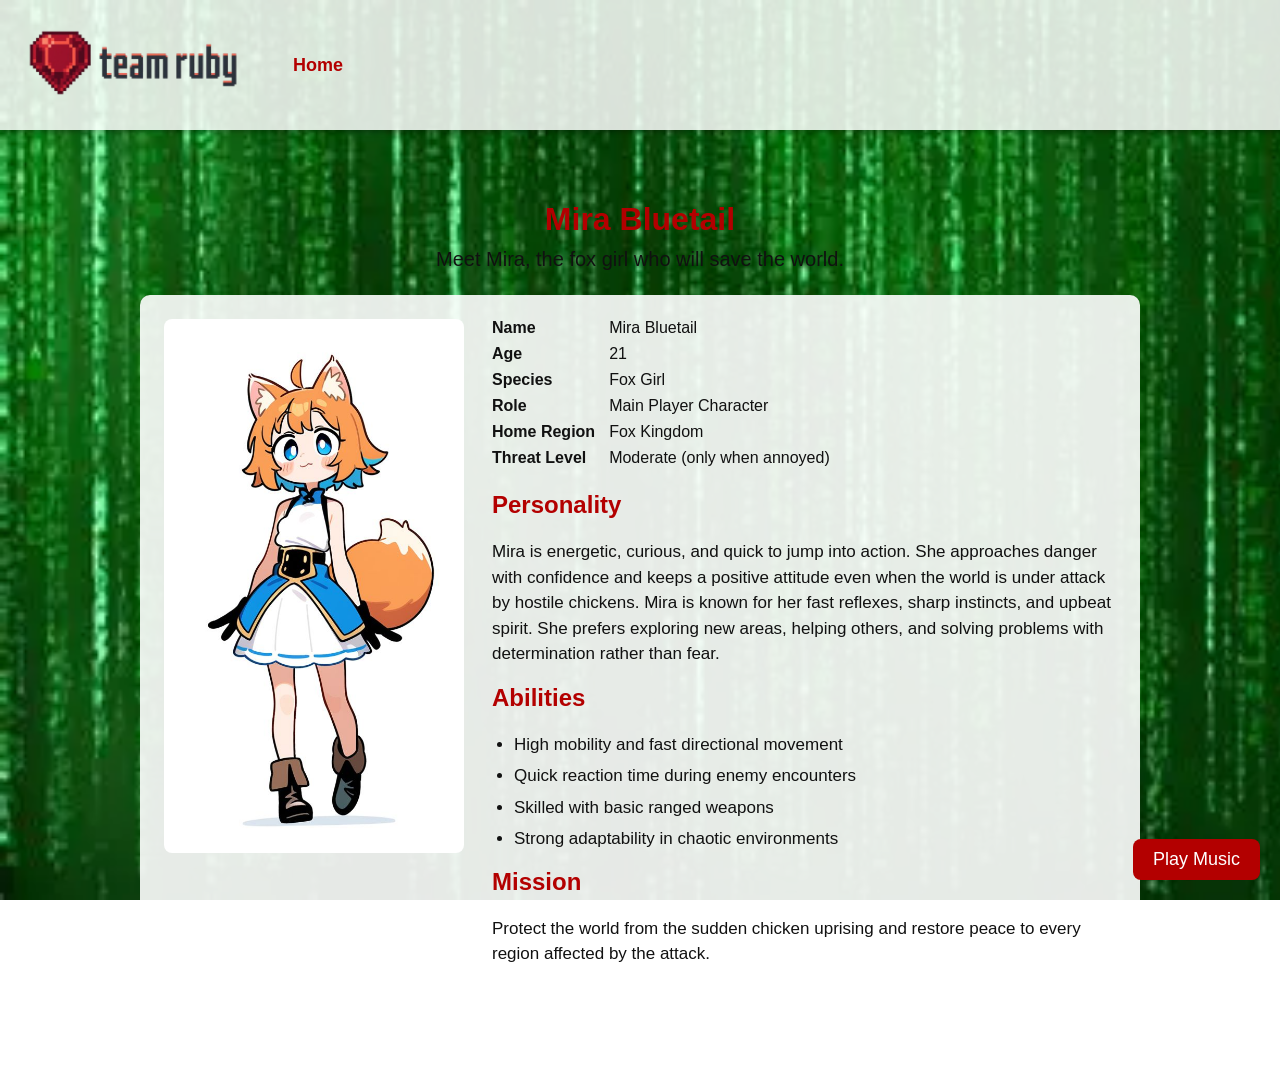
==== extra_htmls/bios.html @ 568b8c64 "Add files via upload" ====
<!DOCTYPE html>
<html lang="en">
<head>
	<meta charset="UTF-8">
	<meta name="viewport" content="width=device-width, initial-scale=1.0">
	<title>Mira Bluetail | Bios</title>
	<style>
		body {
			font-family: Arial, sans-serif;
			background-image: url("../assets/pictures/codebg.png");
			background-size: cover;
			background-repeat: no-repeat;
			background-attachment: fixed;
			text-align: center;
			margin: 0;
			padding: 0;
			color: #111;
			overflow-x: hidden;
		}

		.header-bar {
			width: 100%;
			background: rgba(255, 255, 255, 0.85);
			display: flex;
			align-items: center;
			justify-content: flex-start;
			gap: 40px;
			padding: 5px 20px;
			position: fixed;
			top: 0;
			left: 0;
			z-index: 1000;
			box-shadow: 0px 2px 5px rgba(0,0,0,0.3);
			height: 120px;
		}

		.header-bar img {
			height: 150px;
		}

		.nav-links a {
			font-size: 18px;
			color: #b30000;
			text-decoration: none;
			font-weight: bold;
			padding: 5px 8px;
		}

		.nav-links a:hover {
			text-decoration: underline;
		}

		.content {
			padding: 180px 20px 60px;
			max-width: 1000px;
			margin: 0 auto;
		}

		h1,
		h2 {
			color: #b30000;
		}

		h1 {
			margin-bottom: 10px;
		}

		.tagline {
			margin: 0 0 24px;
			font-size: 20px;
		}

		.bio-card {
			display: grid;
			grid-template-columns: minmax(200px, 300px) minmax(0, 1fr);
			gap: 28px;
			align-items: start;
			width: 100%;
			padding: 24px;
			box-sizing: border-box;
			background: rgba(255, 255, 255, 0.9);
			border-radius: 10px;
			text-align: left;
		}

		.bio-image {
			display: block;
			width: 100%;
			height: auto;
			border-radius: 8px;
		}

		.bio-image-button {
			display: block;
			width: 100%;
			padding: 0;
			border: 0;
			background: transparent;
			cursor: zoom-in;
		}

		.bio-image-button:focus-visible {
			outline: 3px solid #b30000;
			outline-offset: 4px;
		}

		.lightbox {
			position: fixed;
			inset: 0;
			background: rgba(0, 0, 0, 0.9);
			display: none;
			align-items: center;
			justify-content: center;
			z-index: 3000;
			padding: 20px;
			box-sizing: border-box;
		}

		.lightbox.open {
			display: flex;
		}

		.lightbox img {
			max-width: 100%;
			max-height: 90vh;
			object-fit: contain;
			border-radius: 10px;
			border: 3px solid #fff;
			background: #000;
		}

		.lightbox-close {
			position: absolute;
			top: 20px;
			right: 25px;
			font-size: 40px;
			color: white;
			background: none;
			border: none;
			cursor: pointer;
			line-height: 1;
		}

		.bio-details h2 {
			margin-top: 0;
		}

		.bio-facts {
			display: grid;
			grid-template-columns: max-content 1fr;
			gap: 8px 14px;
			margin: 0 0 24px;
		}

		.bio-facts dt {
			font-weight: bold;
		}

		.bio-facts dd {
			margin: 0;
		}

		.bio-details p,
		.bio-details li {
			font-size: 17px;
			line-height: 1.5;
		}

		.bio-details ul {
			padding-left: 22px;
		}

		.bio-details li {
			margin: 6px 0;
		}

		#music-toggle {
			position: fixed;
			bottom: 20px;
			right: 20px;
			padding: 10px 20px;
			font-size: 18px;
			background: #b30000;
			color: white;
			border: none;
			border-radius: 8px;
			cursor: pointer;
			z-index: 2000;
		}

		@media (max-width: 650px) {
			.header-bar {
				flex-direction: column;
				height: auto;
				padding: 10px 8px;
				gap: 8px;
				box-sizing: border-box;
			}

			.header-bar img {
				height: 70px;
			}

			.nav-links {
				width: 100%;
				text-align: center;
			}

			.nav-links a {
				font-size: 14px;
			}

			.content {
				padding: 185px 12px 60px;
			}

			.tagline {
				font-size: 17px;
			}

			.bio-card {
				grid-template-columns: 1fr;
				gap: 20px;
				padding: 16px;
			}

			.bio-image {
				width: 100%;
			}

			.bio-image-button {
				width: min(100%, 300px);
				margin: 0 auto;
			}

			.bio-details p,
			.bio-details li {
				font-size: 16px;
			}

			.bio-facts {
				grid-template-columns: 1fr;
				gap: 3px;
			}

			.bio-facts dd {
				margin: 0 0 9px;
			}

			#music-toggle {
				padding: 8px 12px;
				font-size: 14px;
				bottom: 10px;
				right: 10px;
			}
		}
	</style>
</head>
<body>
	<div class="header-bar">
		<img src="../assets/pictures/logo.png" alt="Team Ruby Logo">
		<div class="nav-links">
			<a href="../index.html">Home</a>
		</div>
	</div>

	<button id="music-toggle" type="button">Play Music</button>
	<audio id="bg-music" src="../assets/audio/main-music.mp3" loop></audio>

	<main class="content">
		<h1>Mira Bluetail</h1>
		<p class="tagline">Meet Mira, the fox girl who will save the world.</p>

		<section class="bio-card" aria-label="Mira Bluetail's character bio">
			<button class="bio-image-button" type="button" aria-label="View Mira's picture full screen" aria-haspopup="dialog">
				<img class="bio-image" src="../assets/pictures/mira.jpg" alt="Mira Bluetail, an orange fox girl with blue accents">
			</button>
			<div class="bio-details">
				<dl class="bio-facts">
					<dt>Name</dt><dd>Mira Bluetail</dd>
					<dt>Age</dt><dd>21</dd>
					<dt>Species</dt><dd>Fox Girl</dd>
					<dt>Role</dt><dd>Main Player Character</dd>
					<dt>Home Region</dt><dd>Fox Kingdom</dd>
					<dt>Threat Level</dt><dd>Moderate (only when annoyed)</dd>
				</dl>

				<h2>Personality</h2>
				<p>Mira is energetic, curious, and quick to jump into action. She approaches danger with confidence and keeps a positive attitude even when the world is under attack by hostile chickens. Mira is known for her fast reflexes, sharp instincts, and upbeat spirit. She prefers exploring new areas, helping others, and solving problems with determination rather than fear.</p>

				<h2>Abilities</h2>
				<ul>
					<li>High mobility and fast directional movement</li>
					<li>Quick reaction time during enemy encounters</li>
					<li>Skilled with basic ranged weapons</li>
					<li>Strong adaptability in chaotic environments</li>
				</ul>

				<h2>Mission</h2>
				<p>Protect the world from the sudden chicken uprising and restore peace to every region affected by the attack.</p>
			</div>
		</section>
	</main>

	<div id="lightbox" class="lightbox" role="dialog" aria-modal="true" aria-label="Mira Bluetail full-screen picture" aria-hidden="true">
		<button class="lightbox-close" type="button" aria-label="Close image">×</button>
		<img id="lightbox-image" src="" alt="Full-size picture of Mira Bluetail">
	</div>

	<script>
		const music = document.getElementById("bg-music");
		const toggle = document.getElementById("music-toggle");
		const miraImageButton = document.querySelector(".bio-image-button");
		const miraImage = document.querySelector(".bio-image");
		const lightbox = document.getElementById("lightbox");
		const lightboxImage = document.getElementById("lightbox-image");
		const closeButton = document.querySelector(".lightbox-close");
		let playing = false;
		let previousBodyOverflow = "";

		toggle.addEventListener("click", () => {
			if (!playing) {
				music.play();
				toggle.textContent = "Pause Music";
				playing = true;
			} else {
				music.pause();
				toggle.textContent = "Play Music";
				playing = false;
			}
		});

		function openLightbox() {
			previousBodyOverflow = document.body.style.overflow;
			lightboxImage.src = miraImage.currentSrc || miraImage.src;
			lightboxImage.alt = miraImage.alt;
			lightbox.classList.add("open");
			lightbox.setAttribute("aria-hidden", "false");
			document.body.style.overflow = "hidden";
			closeButton.focus();
		}

		function closeLightbox() {
			lightbox.classList.remove("open");
			lightboxImage.src = "";
			lightbox.setAttribute("aria-hidden", "true");
			document.body.style.overflow = previousBodyOverflow;
			miraImageButton.focus();
		}

		miraImageButton.addEventListener("click", openLightbox);
		closeButton.addEventListener("click", closeLightbox);

		lightbox.addEventListener("click", (event) => {
			if (event.target === lightbox) {
				closeLightbox();
			}
		});

		document.addEventListener("keydown", (event) => {
			if (event.key === "Escape" && lightbox.classList.contains("open")) {
				closeLightbox();
			}
		});
	</script>
</body>
</html>
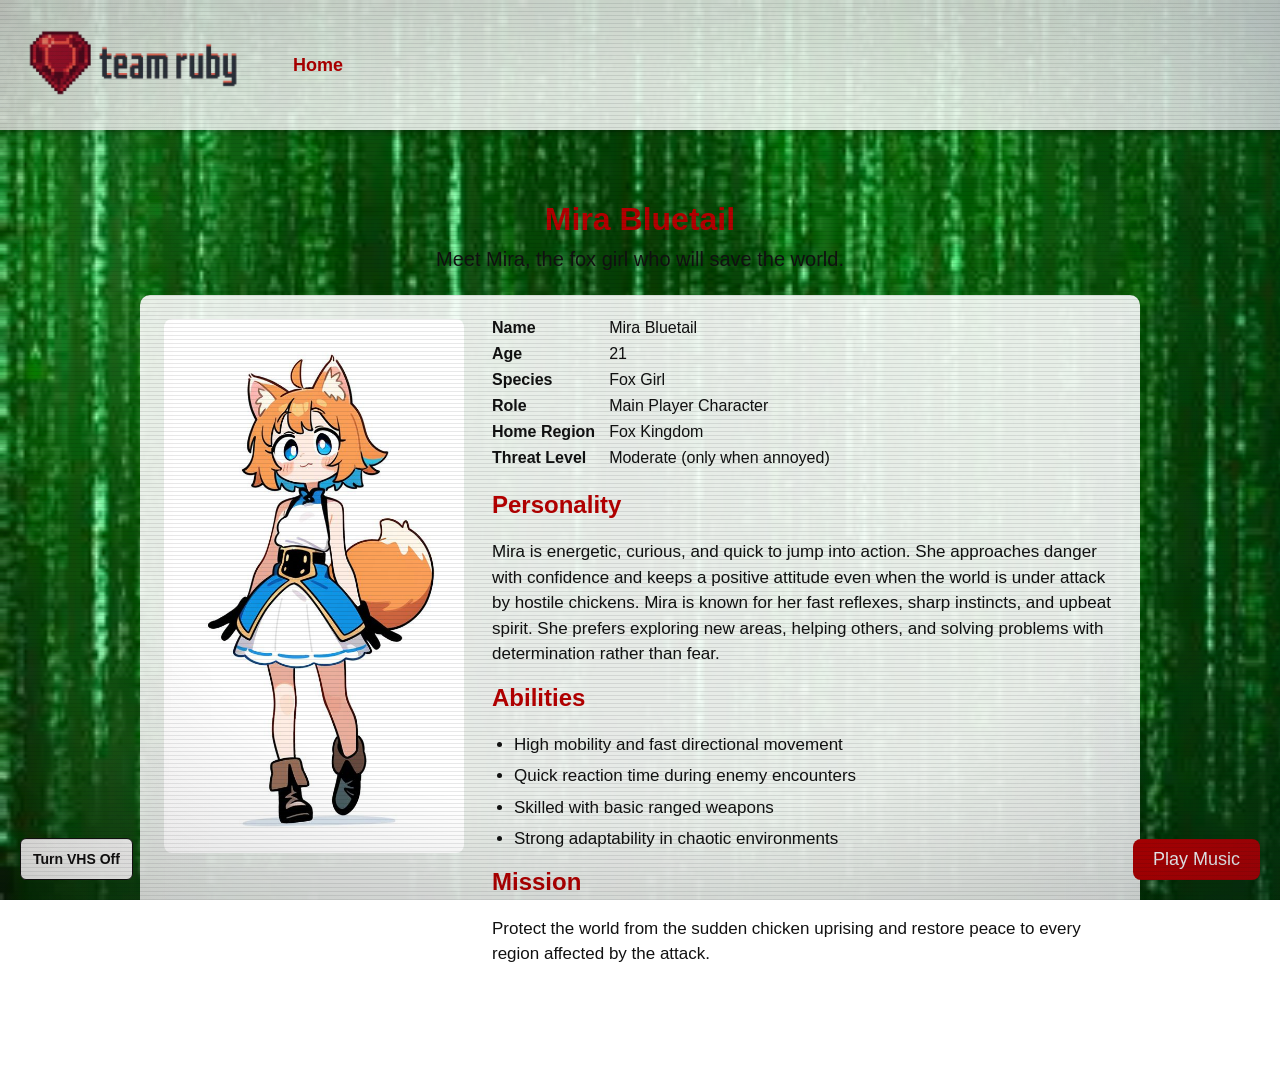
==== commit 1d682293: "Add files via upload" ====
--- a/extra_htmls/bios.html
+++ b/extra_htmls/bios.html
@@ -3,7 +3,7 @@
 <head>
 	<meta charset="UTF-8">
 	<meta name="viewport" content="width=device-width, initial-scale=1.0">
-	<title>Mira Bluetail | Bios</title>
+	<title>Bios</title>
 	<style>
 		body {
 			font-family: Arial, sans-serif;
@@ -104,6 +104,34 @@
 			outline-offset: 4px;
 		}
 
+		.bio-portrait-column {
+			width: 100%;
+			min-width: 0;
+		}
+
+		.secret-game-hint {
+			max-width: 300px;
+			margin: 12px auto 0;
+			padding: 9px 11px;
+			border-left: 3px solid #b30000;
+			border-radius: 4px;
+			background: rgba(255, 255, 255, 0.94);
+			color: #111;
+			font-size: 14px;
+			line-height: 1.45;
+			opacity: 0;
+			visibility: hidden;
+			transform: translateY(4px);
+			transition: opacity 180ms ease, transform 180ms ease, visibility 0s linear 180ms;
+		}
+
+		.secret-game-hint.visible {
+			opacity: 1;
+			visibility: visible;
+			transform: translateY(0);
+			transition-delay: 0s;
+		}
+
 		.lightbox {
 			position: fixed;
 			inset: 0;
@@ -233,6 +261,11 @@
 				margin: 0 auto;
 			}
 
+			.bio-portrait-column {
+				max-width: 300px;
+				margin: 0 auto;
+			}
+
 			.bio-details p,
 			.bio-details li {
 				font-size: 16px;
@@ -254,7 +287,14 @@
 				right: 10px;
 			}
 		}
+
+		@media (prefers-reduced-motion: reduce) {
+			.secret-game-hint {
+				transition: none;
+			}
+		}
 	</style>
+	<link rel="stylesheet" href="../assets/css/vhs.css">
 </head>
 <body>
 	<div class="header-bar">
@@ -272,9 +312,12 @@
 		<p class="tagline">Meet Mira, the fox girl who will save the world.</p>
 
 		<section class="bio-card" aria-label="Mira Bluetail's character bio">
-			<button class="bio-image-button" type="button" aria-label="View Mira's picture full screen" aria-haspopup="dialog">
-				<img class="bio-image" src="../assets/pictures/mira.jpg" alt="Mira Bluetail, an orange fox girl with blue accents">
-			</button>
+			<div class="bio-portrait-column">
+				<button class="bio-image-button" type="button" aria-label="View Mira's picture full screen" aria-haspopup="dialog">
+					<img class="bio-image" src="../assets/pictures/mira.jpg" alt="Mira Bluetail, an orange fox girl with blue accents">
+				</button>
+				<p id="secret-game-hint" class="secret-game-hint" aria-hidden="true">Click the Team Ruby logo on the home page 10 times to play Box Art Frenzy.</p>
+			</div>
 			<div class="bio-details">
 				<dl class="bio-facts">
 					<dt>Name</dt><dd>Mira Bluetail</dd>
@@ -315,6 +358,7 @@
 		const lightbox = document.getElementById("lightbox");
 		const lightboxImage = document.getElementById("lightbox-image");
 		const closeButton = document.querySelector(".lightbox-close");
+		const secretGameHint = document.getElementById("secret-game-hint");
 		let playing = false;
 		let previousBodyOverflow = "";
 
@@ -330,6 +374,15 @@
 			}
 		});
 
+		window.setInterval(() => {
+			secretGameHint.classList.add("visible");
+			secretGameHint.setAttribute("aria-hidden", "false");
+			window.setTimeout(() => {
+				secretGameHint.classList.remove("visible");
+				secretGameHint.setAttribute("aria-hidden", "true");
+			}, 4000);
+		}, 10000);
+
 		function openLightbox() {
 			previousBodyOverflow = document.body.style.overflow;
 			lightboxImage.src = miraImage.currentSrc || miraImage.src;
@@ -363,5 +416,6 @@
 			}
 		});
 	</script>
+	<script src="../assets/js/vhs-toggle.js"></script>
 </body>
 </html>
--- a/assets/css/vhs.css
+++ b/assets/css/vhs.css
@@ -0,0 +1,78 @@
+body::after {
+    content: "";
+    position: fixed;
+    inset: 0;
+    z-index: 9999;
+    pointer-events: none;
+    background:
+        repeating-linear-gradient(
+            to bottom,
+            rgba(8, 12, 18, 0) 0,
+            rgba(8, 12, 18, 0) 3px,
+            rgba(8, 12, 18, 0.13) 3px,
+            rgba(8, 12, 18, 0.13) 4px
+        ),
+        linear-gradient(90deg, rgba(255, 25, 25, 0.025), transparent 18%, transparent 82%, rgba(20, 120, 255, 0.03)),
+        radial-gradient(ellipse at center, transparent 58%, rgba(8, 12, 18, 0.18) 100%);
+    box-shadow: inset 0 0 120px rgba(8, 12, 18, 0.12);
+    opacity: 0.72;
+    animation: vhs-flicker 7s steps(1, end) infinite;
+}
+
+body.vhs-disabled::after {
+    display: none;
+    animation: none;
+}
+
+#vhs-toggle {
+    position: fixed;
+    left: 20px;
+    bottom: 20px;
+    z-index: 2001;
+    min-height: 42px;
+    padding: 8px 12px;
+    border: 1px solid #111;
+    border-radius: 6px;
+    background: rgba(255, 255, 255, 0.96);
+    color: #111;
+    cursor: pointer;
+    font: inherit;
+    font-size: 14px;
+    font-weight: bold;
+}
+
+#vhs-toggle:focus-visible {
+    outline: 3px solid #b30000;
+    outline-offset: 3px;
+}
+
+@keyframes vhs-flicker {
+    0%, 92%, 100% {
+        opacity: 0.72;
+    }
+    93% {
+        opacity: 0.58;
+    }
+    95% {
+        opacity: 0.8;
+    }
+    97% {
+        opacity: 0.66;
+    }
+}
+
+@media (prefers-reduced-motion: reduce) {
+    body::after {
+        animation: none;
+    }
+}
+
+@media (max-width: 600px) {
+    #vhs-toggle {
+        left: 10px;
+        bottom: 10px;
+        min-height: 38px;
+        padding: 6px 10px;
+        font-size: 12px;
+    }
+}
